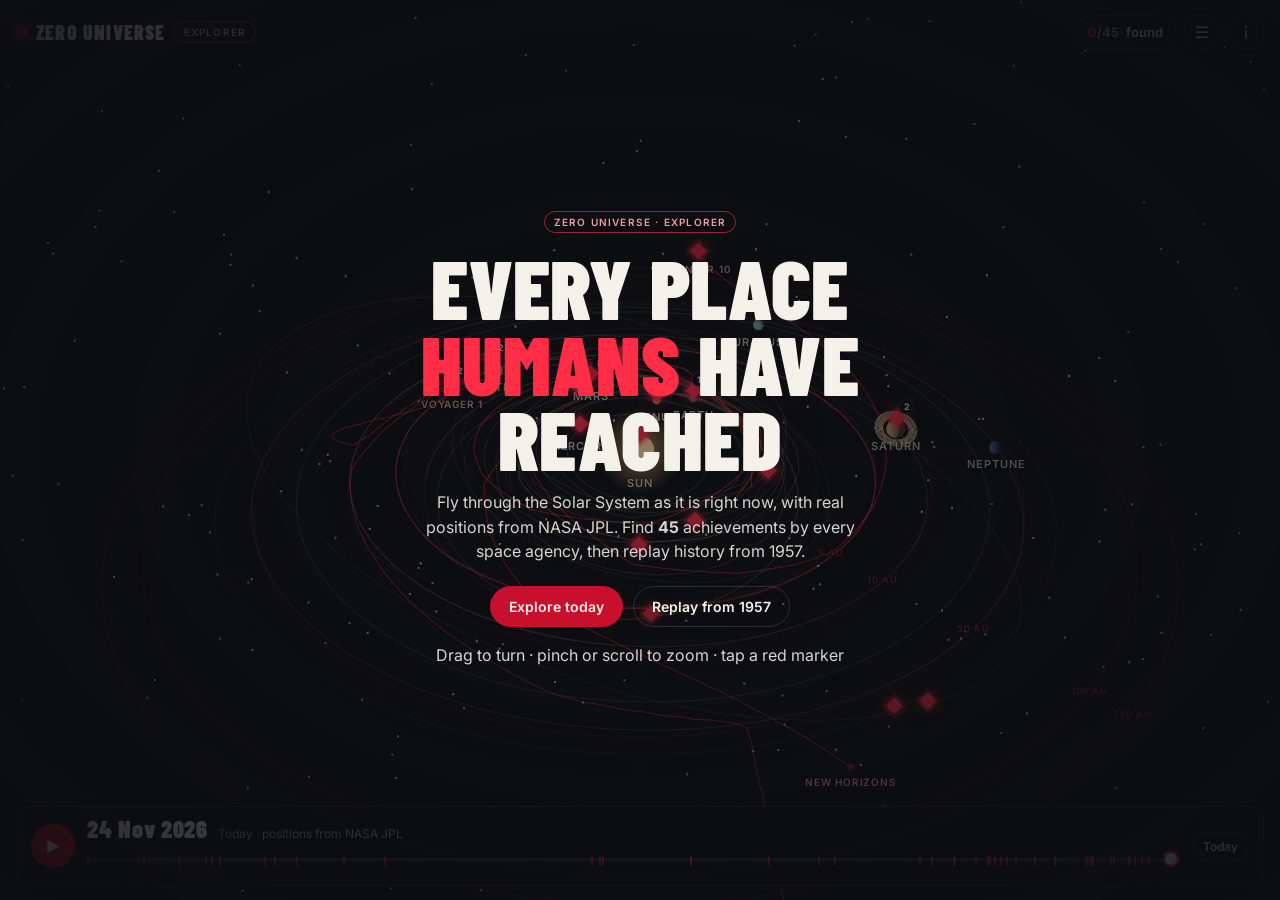
==== explore/index.html @ 8ed6a9b1 "Add Zero Universe Explorer: real Solar System in 3D with 45 space achievements Positions and probe p" ====
<!doctype html>
<html lang="en">
<head>
<meta charset="utf-8">
<meta name="viewport" content="width=device-width, initial-scale=1, viewport-fit=cover">
<title>Zero Universe Explorer</title>
<meta name="description" content="Fly through the real Solar System and discover what every space agency has achieved, from Sputnik to today. Positions from NASA JPL.">
<meta name="theme-color" content="#0D0E11">
<link rel="preconnect" href="https://fonts.googleapis.com">
<link rel="preconnect" href="https://fonts.gstatic.com" crossorigin>
<link href="https://fonts.googleapis.com/css2?family=Barlow+Condensed:wght@600;800;900&family=Inter:wght@400;500;600&display=swap" rel="stylesheet">
<link rel="stylesheet" href="explore.css">
<script type="importmap">{ "imports": { "three": "./vendor/three.module.min.js" } }</script>
</head>
<body>
<div id="app">
  <canvas id="scene" aria-label="3D map of the Solar System"></canvas>
  <div id="labels"></div>

  <header class="top">
    <a class="mark" href="#" id="homeBtn" aria-label="Zero Universe Explorer, back to overview">
      <span class="mark-dot"></span><span class="mark-word">ZERO UNIVERSE</span><span class="pill">Explorer</span>
    </a>
    <div class="top-right">
      <button class="chip" id="progressBtn" aria-label="Quests and progress"><span id="foundCount">0</span><span class="of">/<span id="totalCount">0</span></span><span class="fw"> found</span></button>
      <button class="icon-btn" id="listBtn" aria-label="All achievements">☰</button>
      <button class="icon-btn" id="aboutBtn" aria-label="About this map">i</button>
    </div>
  </header>

  <div id="toast" class="toast" role="status" aria-live="polite"></div>

  <aside id="panel" class="panel" aria-live="polite" hidden>
    <button class="close" id="panelClose" aria-label="Close">✕</button>
    <div id="panelBody"></div>
  </aside>

  <footer class="timeline">
    <button class="play" id="playBtn" aria-label="Play history">▶</button>
    <div class="tl-main">
      <div class="tl-row">
        <span class="tl-date" id="dateLabel">24 Nov 2026</span>
        <span class="tl-note" id="dateNote">Today</span>
      </div>
      <div class="tl-track">
        <input type="range" id="timeSlider" min="0" max="1000" step="1" value="1000" aria-label="Date">
        <div class="tl-ticks" id="ticks"></div>
      </div>
    </div>
    <button class="chip small" id="todayBtn">Today</button>
  </footer>

  <div id="intro" class="intro">
    <div class="intro-card">
      <div class="pill">Zero Universe · Explorer</div>
      <h1>Every place <span class="accent">humans</span> have reached</h1>
      <p>Fly through the Solar System as it is right now, with real positions from NASA JPL. Find <b id="introCount">45</b> achievements by every space agency, then replay history from 1957.</p>
      <div class="intro-actions">
        <button class="btn primary" id="startToday">Explore today</button>
        <button class="btn" id="startReplay">Replay from 1957</button>
      </div>
      <p class="fine">Drag to turn · pinch or scroll to zoom · tap a red marker</p>
    </div>
  </div>
</div>
<noscript>This 3D map needs JavaScript and WebGL.</noscript>
<script type="module" src="js/main.js"></script>
</body>
</html>
---- explore/explore.css ----
:root {
  --red: #C8102E;
  --signal: #FF2D46;
  --burgundy: #870F24;
  --rose: #E8A0A8;
  --ink: #0D0E11;
  --ink-2: #16181D;
  --ivory: #F4F1EA;
  --muted: rgba(244, 241, 234, 0.62);
  --line: rgba(244, 241, 234, 0.14);
  --glass: rgba(13, 14, 17, 0.82);
  --title: 'Barlow Condensed', 'Arial Narrow', sans-serif;
  --body: 'Inter', system-ui, -apple-system, 'Segoe UI', sans-serif;
  color-scheme: dark;
}
* { box-sizing: border-box; }
html, body { margin: 0; height: 100%; background: var(--ink); color: var(--ivory); font-family: var(--body); overflow: hidden; -webkit-tap-highlight-color: transparent; }
button { font: inherit; color: inherit; cursor: pointer; }
a { color: inherit; }
#app { position: fixed; inset: 0; }
#scene { position: absolute; inset: 0; width: 100%; height: 100%; display: block; touch-action: none; }

/* labels drawn over the 3D scene */
#labels { position: absolute; inset: 0; pointer-events: none; overflow: hidden; }
.lbl { position: absolute; left: 0; top: 0; white-space: nowrap; font: 600 11px/1 var(--body); letter-spacing: .08em; text-transform: uppercase; color: var(--muted); transform: translate(-50%, 0); text-shadow: 0 1px 3px #000; will-change: transform; }
.lbl.planet { color: rgba(244, 241, 234, .78); }
.lbl.probe { color: var(--rose); font-size: 10px; }
.lbl.small { font-size: 9px; color: rgba(244, 241, 234, .5); }
.lbl.ring { font: 600 9px/1 var(--body); color: rgba(255, 45, 70, .55); letter-spacing: .1em; }
.pin { position: absolute; left: 0; top: 0; pointer-events: auto; transform: translate(-50%, -50%); width: 30px; height: 30px; border: 0; background: none; padding: 0; display: grid; place-items: center; will-change: transform; }
.pin i { width: 12px; height: 12px; background: var(--signal); transform: rotate(45deg); box-shadow: 0 0 0 3px rgba(255, 45, 70, .25), 0 0 14px rgba(255, 45, 70, .8); transition: transform .2s; }
.pin.new i { animation: pulse 1.6s ease-in-out infinite; }
.pin.done i { background: var(--ivory); box-shadow: 0 0 0 3px rgba(244, 241, 234, .18), 0 0 10px rgba(244, 241, 234, .5); }
.pin.quest i { box-shadow: 0 0 0 5px rgba(255, 45, 70, .45), 0 0 22px rgba(255, 45, 70, 1); }
.pin b { position: absolute; top: -4px; right: -2px; font: 700 9px/1 var(--body); background: var(--ink); color: var(--ivory); border: 1px solid var(--line); border-radius: 8px; padding: 2px 4px; }
.pin:hover i, .pin:focus-visible i { transform: rotate(45deg) scale(1.35); }
.pin:focus-visible { outline: none; }
@keyframes pulse { 50% { box-shadow: 0 0 0 7px rgba(255, 45, 70, 0), 0 0 22px rgba(255, 45, 70, 1); } }

/* header */
.top { position: absolute; top: 0; left: 0; right: 0; display: flex; justify-content: space-between; align-items: center; padding: max(14px, env(safe-area-inset-top)) 16px 0; pointer-events: none; }
.top > * { pointer-events: auto; }
.mark { display: flex; align-items: center; gap: 8px; text-decoration: none; }
.mark-dot { width: 12px; height: 12px; border-radius: 50%; background: var(--red); box-shadow: 0 0 12px var(--red); }
.mark-word { font: 900 20px/1 var(--title); letter-spacing: .06em; white-space: nowrap; }
.pill { display: inline-block; font: 600 10px/1 var(--body); letter-spacing: .12em; text-transform: uppercase; border: 1px solid rgba(255, 45, 70, .6); color: var(--rose); border-radius: 999px; padding: 5px 9px; }
.top-right { display: flex; gap: 8px; align-items: center; }
.chip { white-space: nowrap; background: var(--glass); border: 1px solid var(--line); border-radius: 999px; padding: 8px 12px; font-size: 13px; font-weight: 600; backdrop-filter: blur(8px); }
.chip #foundCount { color: var(--signal); }
.chip .of { color: var(--muted); margin-right: 4px; }
.chip.small { padding: 6px 10px; font-size: 12px; }
.icon-btn { width: 36px; height: 36px; border-radius: 50%; background: var(--glass); border: 1px solid var(--line); font-weight: 600; backdrop-filter: blur(8px); }

/* side panel / bottom sheet */
.panel { position: absolute; top: 70px; right: 16px; bottom: 104px; width: min(380px, calc(100% - 32px)); background: var(--glass); border: 1px solid var(--line); border-radius: 14px; backdrop-filter: blur(14px); overflow-y: auto; padding: 22px 20px 20px; }
.panel .close { position: absolute; top: 10px; right: 10px; width: 32px; height: 32px; border-radius: 50%; border: 1px solid var(--line); background: transparent; }
.panel h2 { font: 900 32px/0.95 var(--title); margin: 10px 0 10px; text-transform: uppercase; letter-spacing: .01em; }
.panel h2 .accent, .intro h1 .accent { color: var(--signal); }
.panel h3 { font: 800 15px/1.1 var(--title); text-transform: uppercase; letter-spacing: .08em; color: var(--rose); margin: 22px 0 8px; }
.panel p { font-size: 15px; line-height: 1.55; margin: 0 0 12px; color: rgba(244, 241, 234, .9); }
.meta { display: flex; flex-wrap: wrap; gap: 6px; align-items: center; font-size: 12px; color: var(--muted); }
.meta .date { font: 800 16px/1 var(--title); color: var(--ivory); letter-spacing: .04em; margin-right: 4px; }
.src { display: inline-flex; align-items: center; gap: 6px; font-size: 13px; color: var(--rose); text-decoration: none; border-bottom: 1px solid rgba(232, 160, 168, .4); padding-bottom: 1px; }
.src:hover { color: var(--ivory); }
.found-badge { font: 700 11px/1 var(--body); letter-spacing: .1em; text-transform: uppercase; color: var(--ink); background: var(--signal); padding: 4px 7px; border-radius: 4px; }
.list { list-style: none; margin: 0; padding: 0; }
.list li button { width: 100%; text-align: left; background: none; border: 0; border-top: 1px solid var(--line); padding: 11px 2px; display: grid; grid-template-columns: 46px 1fr 14px; gap: 10px; align-items: baseline; }
.list li:first-child button { border-top: 0; }
.list .y { font: 800 15px/1 var(--title); color: var(--muted); }
.list .t { font-size: 14px; line-height: 1.3; }
.list .t small { display: block; color: var(--muted); font-size: 12px; margin-top: 2px; }
.list .d { width: 9px; height: 9px; transform: rotate(45deg); background: var(--signal); align-self: center; }
.list .d.done { background: var(--ivory); }
.list .locked { opacity: .45; }
.quest { border: 1px solid var(--line); border-radius: 10px; padding: 12px 14px; margin-bottom: 10px; width: 100%; text-align: left; background: none; display: block; }
.quest.on { border-color: var(--signal); }
.quest .qt { display: flex; justify-content: space-between; font: 800 18px/1.1 var(--title); text-transform: uppercase; }
.quest .qt span:last-child { color: var(--signal); }
.quest p { font-size: 13px; color: var(--muted); margin: 6px 0 8px; }
.bar { height: 4px; background: var(--line); border-radius: 2px; overflow: hidden; }
.bar i { display: block; height: 100%; background: var(--signal); }
.btn { border: 1px solid var(--line); background: transparent; border-radius: 999px; padding: 11px 18px; font-weight: 600; font-size: 14px; }
.btn.primary { background: var(--red); border-color: var(--red); }
.btn:hover { border-color: var(--rose); }
.row-btns { display: flex; gap: 8px; flex-wrap: wrap; margin-top: 16px; }
.fine { font-size: 12px; color: var(--muted); line-height: 1.5; }

/* timeline */
.timeline { position: absolute; left: 16px; right: 16px; bottom: max(14px, env(safe-area-inset-bottom)); display: flex; align-items: center; gap: 12px; background: var(--glass); border: 1px solid var(--line); border-radius: 14px; padding: 10px 14px; backdrop-filter: blur(14px); }
.play { width: 44px; height: 44px; flex: none; border-radius: 50%; background: var(--red); border: 0; font-size: 15px; }
.tl-main { flex: 1; min-width: 0; }
.tl-row { display: flex; align-items: baseline; gap: 2px 10px; flex-wrap: wrap; }
.tl-date { white-space: nowrap; }
.tl-date { font: 900 24px/1 var(--title); letter-spacing: .03em; }
.tl-note { font-size: 12px; color: var(--muted); overflow: hidden; text-overflow: ellipsis; white-space: nowrap; }
.tl-track { position: relative; margin-top: 6px; }
.tl-ticks { position: absolute; left: 0; right: 0; top: 50%; height: 0; pointer-events: none; }
.tl-ticks i { position: absolute; top: -5px; width: 2px; height: 10px; background: rgba(255, 45, 70, .55); transform: translateX(-1px); }
input[type=range] { -webkit-appearance: none; appearance: none; width: 100%; height: 24px; background: transparent; margin: 0; position: relative; z-index: 1; }
input[type=range]::-webkit-slider-runnable-track { height: 3px; background: var(--line); border-radius: 2px; }
input[type=range]::-moz-range-track { height: 3px; background: var(--line); border-radius: 2px; }
input[type=range]::-webkit-slider-thumb { -webkit-appearance: none; width: 18px; height: 18px; margin-top: -7.5px; border-radius: 50%; background: var(--ivory); border: 3px solid var(--red); }
input[type=range]::-moz-range-thumb { width: 14px; height: 14px; border-radius: 50%; background: var(--ivory); border: 3px solid var(--red); }

/* toast */
.toast { position: absolute; left: 50%; bottom: 104px; transform: translate(-50%, 20px); opacity: 0; transition: opacity .3s, transform .3s; background: var(--ivory); color: var(--ink); border-radius: 10px; padding: 10px 14px; font-size: 14px; font-weight: 500; max-width: min(520px, calc(100% - 32px)); pointer-events: none; display: flex; gap: 10px; align-items: baseline; }
.toast b { font: 900 18px/1 var(--title); color: var(--red); }
.toast.show { opacity: 1; transform: translate(-50%, 0); pointer-events: auto; cursor: pointer; }

/* intro */
.intro { position: absolute; inset: 0; display: grid; place-items: center; padding: 16px; background: radial-gradient(ellipse at center, rgba(13, 14, 17, .45), rgba(13, 14, 17, .92)); transition: opacity .6s; }
.intro.gone { opacity: 0; pointer-events: none; }
.intro-card { max-width: 560px; text-align: center; }
.intro h1 { font: 900 clamp(44px, 9vw, 84px)/0.9 var(--title); text-transform: uppercase; margin: 16px 0 14px; letter-spacing: .005em; }
.intro p { font-size: 16px; line-height: 1.55; color: rgba(244, 241, 234, .88); margin: 0 auto 22px; max-width: 460px; }
.intro-actions { display: flex; gap: 10px; justify-content: center; flex-wrap: wrap; margin-bottom: 16px; }

@media (max-width: 640px) {
  .mark-word { font-size: 16px; }
  .chip .fw { display: none; }
  .top-right { gap: 6px; }
  .icon-btn { width: 34px; height: 34px; }
  .mark .pill { display: none; }
  .panel { top: auto; left: 0; right: 0; bottom: 0; width: 100%; max-height: 62vh; border-radius: 16px 16px 0 0; padding-bottom: calc(20px + env(safe-area-inset-bottom)); z-index: 5; }
  .timeline { left: 10px; right: 10px; gap: 10px; padding: 8px 10px; }
  .tl-date { font-size: 19px; }
  .tl-note { font-size: 11px; flex-basis: 100%; }
  .play { width: 40px; height: 40px; }
  .toast { bottom: 96px; }
  .panel h2 { font-size: 28px; }
}
@media (prefers-reduced-motion: reduce) { .pin.new i { animation: none; } }
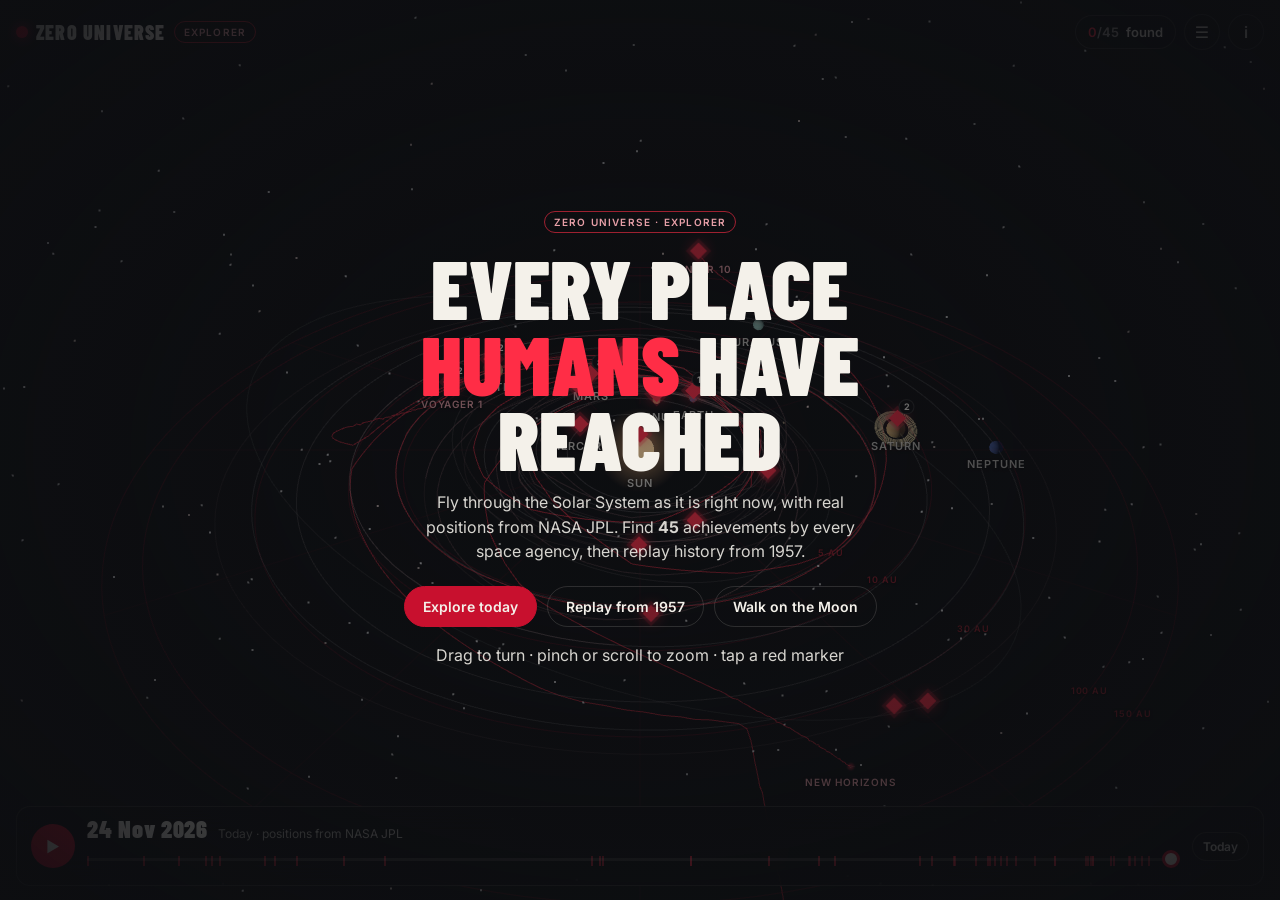
==== commit f34d2500: "Explorer: add astronaut walk mode with four landing sites Apollo 11, Chang'e 4, Perseverance at Jeze" ====
--- a/explore/index.html
+++ b/explore/index.html
@@ -58,6 +58,7 @@
       <div class="intro-actions">
         <button class="btn primary" id="startToday">Explore today</button>
         <button class="btn" id="startReplay">Replay from 1957</button>
+        <a class="btn" href="walk.html?site=apollo11">Walk on the Moon</a>
       </div>
       <p class="fine">Drag to turn · pinch or scroll to zoom · tap a red marker</p>
     </div>
--- a/explore/explore.css
+++ b/explore/explore.css
@@ -80,6 +80,7 @@
 .bar { height: 4px; background: var(--line); border-radius: 2px; overflow: hidden; }
 .bar i { display: block; height: 100%; background: var(--signal); }
 .btn { border: 1px solid var(--line); background: transparent; border-radius: 999px; padding: 11px 18px; font-weight: 600; font-size: 14px; }
+.btn { text-decoration: none; display: inline-block; }
 .btn.primary { background: var(--red); border-color: var(--red); }
 .btn:hover { border-color: var(--rose); }
 .row-btns { display: flex; gap: 8px; flex-wrap: wrap; margin-top: 16px; }
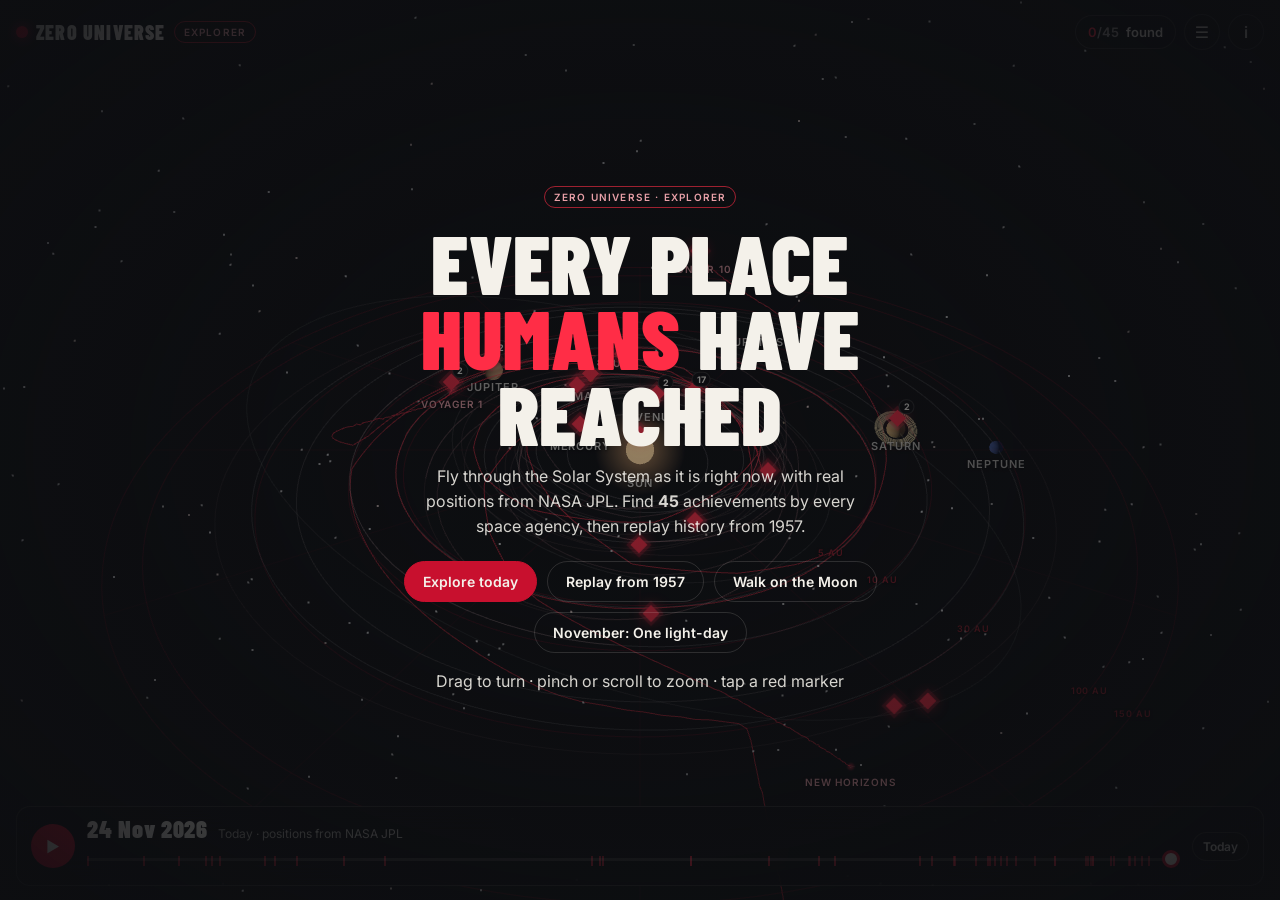
==== commit 27592a6d: "Explorer Phase 4: November 2026 mission, One light-day Send a message to Voyager 1 at the speed of l" ====
--- a/explore/index.html
+++ b/explore/index.html
@@ -59,6 +59,7 @@
         <button class="btn primary" id="startToday">Explore today</button>
         <button class="btn" id="startReplay">Replay from 1957</button>
         <a class="btn" href="walk.html?site=apollo11">Walk on the Moon</a>
+        <a class="btn" href="signal.html">November: One light-day</a>
       </div>
       <p class="fine">Drag to turn · pinch or scroll to zoom · tap a red marker</p>
     </div>
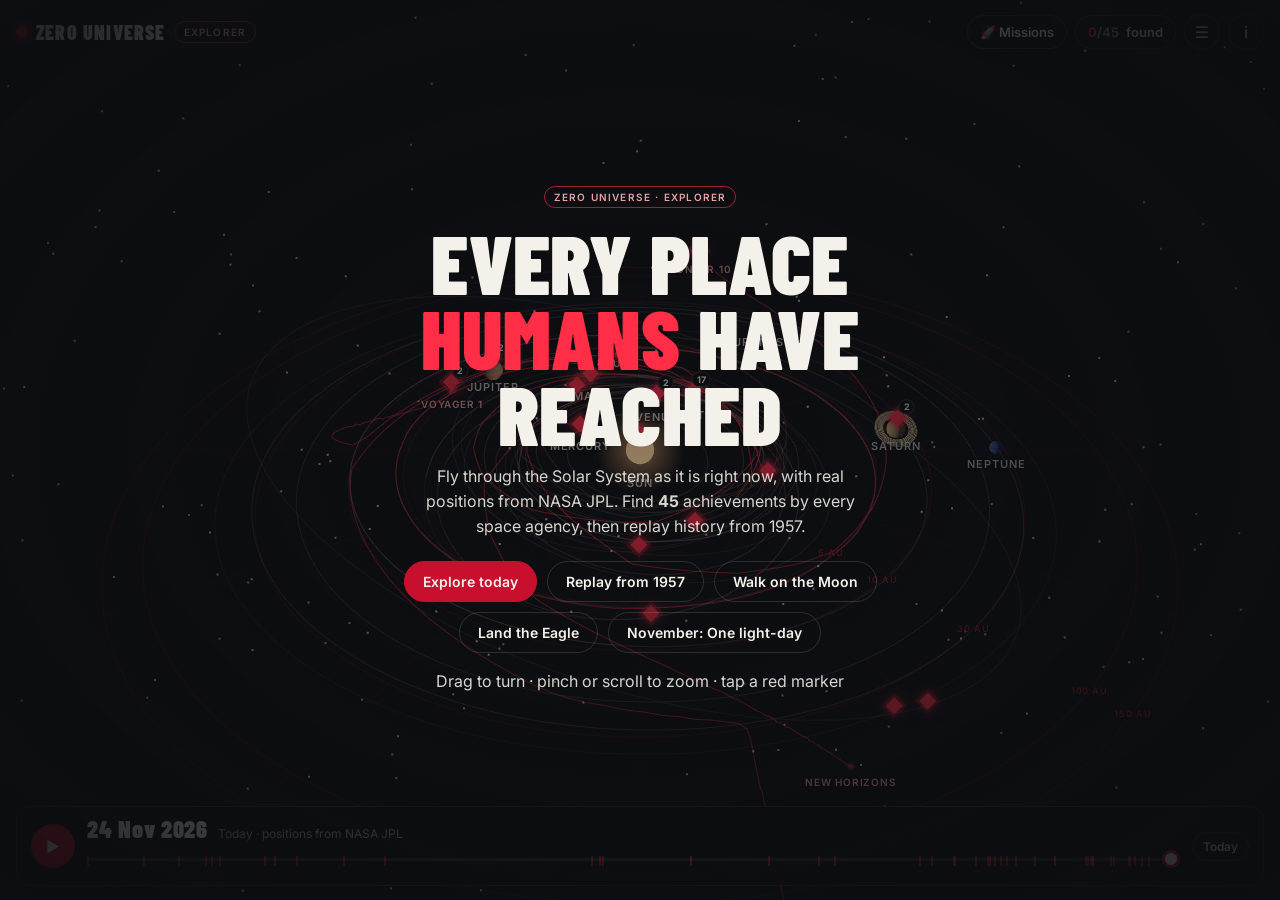
==== commit b07eb3aa: "Explorer: Missions button brings the start screen back; Land the Eagle on the start screen Co-Author" ====
--- a/explore/index.html
+++ b/explore/index.html
@@ -22,6 +22,7 @@
       <span class="mark-dot"></span><span class="mark-word">ZERO UNIVERSE</span><span class="pill">Explorer</span>
     </a>
     <div class="top-right">
+      <button class="chip" id="missionsBtn" aria-label="Missions: walk on the Moon, land the Eagle, one light-day">🚀<span class="fw"> Missions</span></button>
       <button class="chip" id="progressBtn" aria-label="Quests and progress"><span id="foundCount">0</span><span class="of">/<span id="totalCount">0</span></span><span class="fw"> found</span></button>
       <button class="icon-btn" id="listBtn" aria-label="All achievements">☰</button>
       <button class="icon-btn" id="aboutBtn" aria-label="About this map">i</button>
@@ -59,6 +60,7 @@
         <button class="btn primary" id="startToday">Explore today</button>
         <button class="btn" id="startReplay">Replay from 1957</button>
         <a class="btn" href="walk.html?site=apollo11">Walk on the Moon</a>
+        <a class="btn" href="land.html">Land the Eagle</a>
         <a class="btn" href="signal.html">November: One light-day</a>
       </div>
       <p class="fine">Drag to turn · pinch or scroll to zoom · tap a red marker</p>
